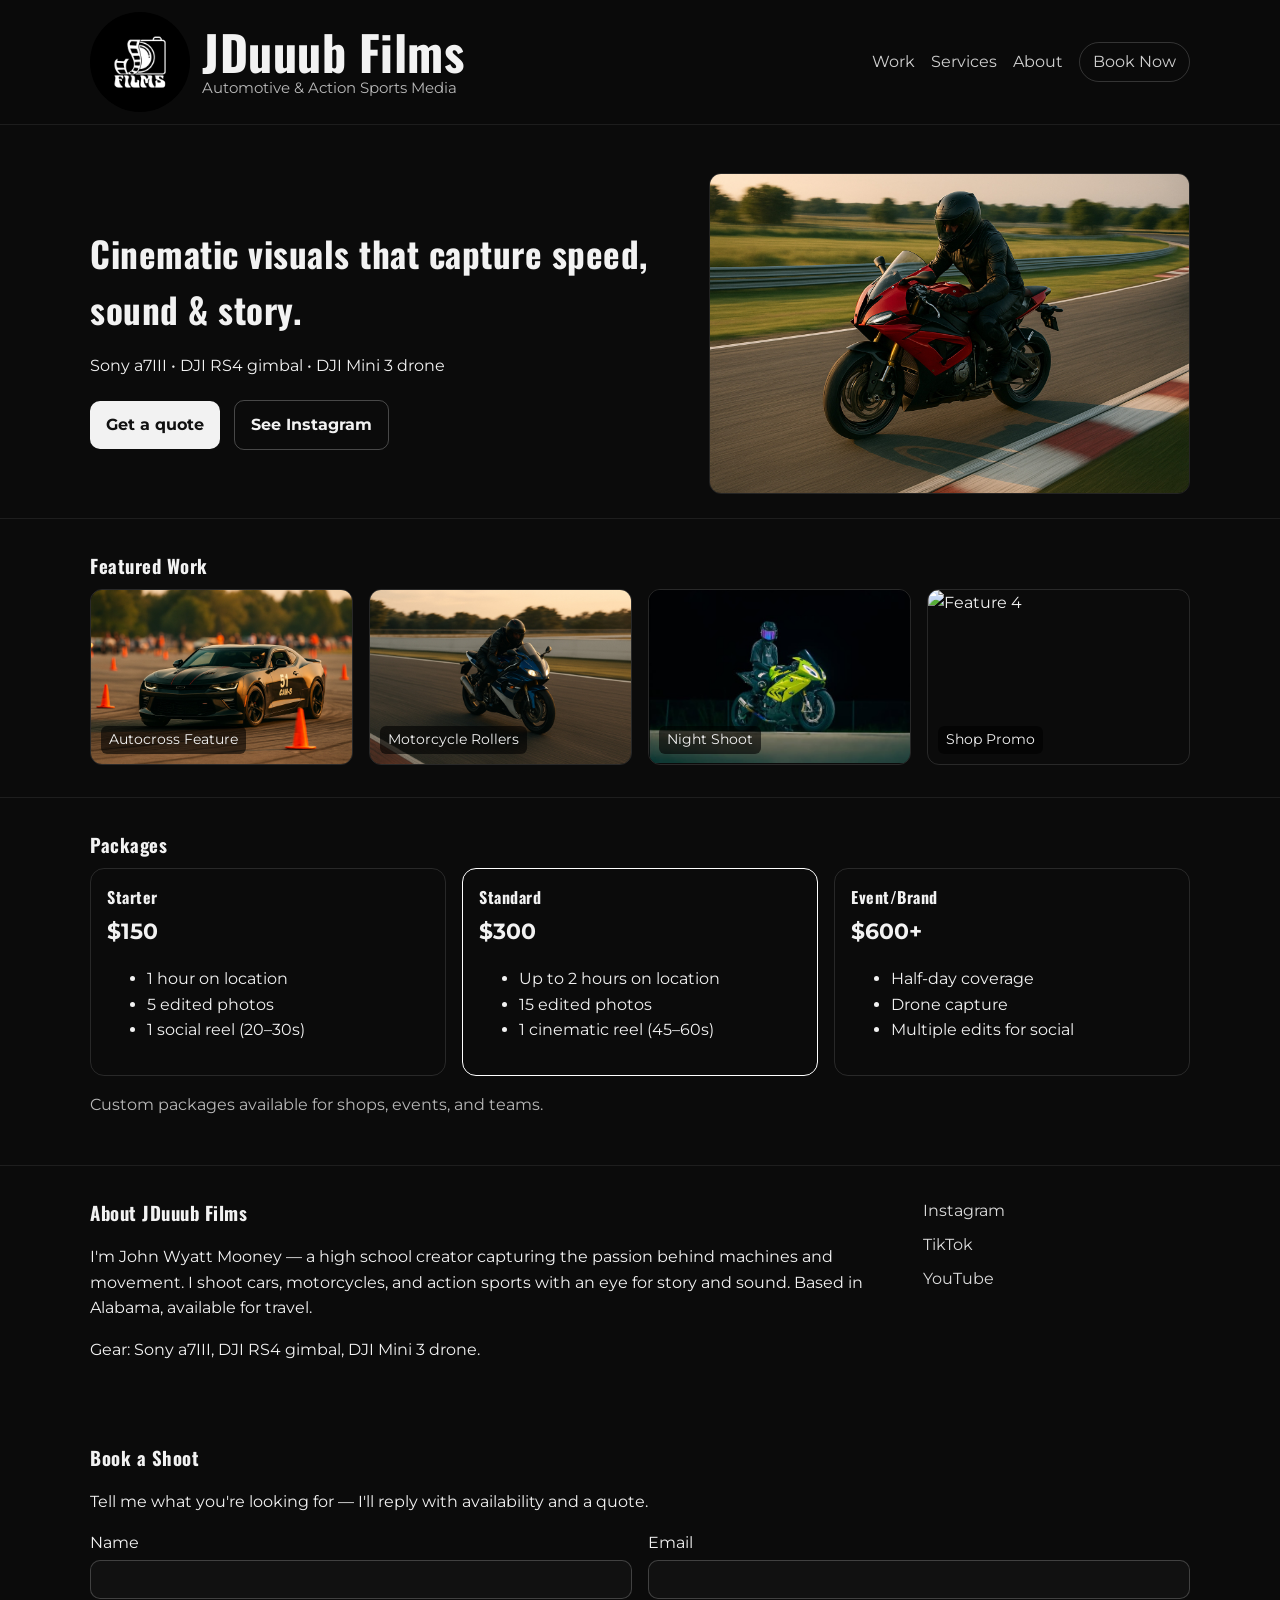
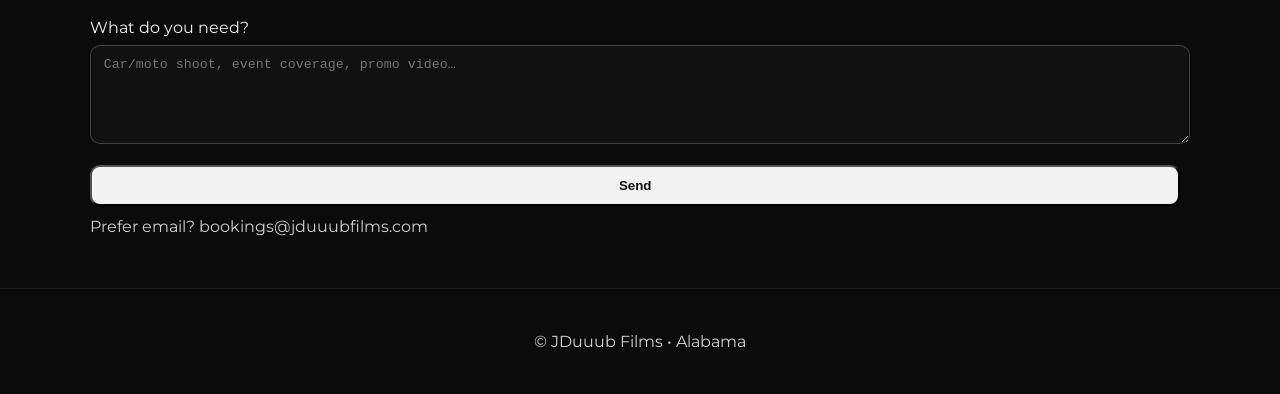
==== jduuubfilms/index.html @ 27bc8861 "Add initial website structure for JDuuub Films with HTML, CSS, and JavaScript - Created index.html w" ====
<!doctype html>
<html lang="en">
<head>
  <meta charset="utf-8">
  <meta name="viewport" content="width=device-width, initial-scale=1">
  <title>JDuuub Films | Automotive & Action Sports Media</title>
  <meta name="description" content="Cinematic photo & video for cars, motorcycles, and action sports across Alabama.">
  <link rel="preconnect" href="https://fonts.googleapis.com">
  <link rel="preconnect" href="https://fonts.gstatic.com" crossorigin>
  <link href="https://fonts.googleapis.com/css2?family=Montserrat:wght@400;700&family=Oswald:wght@400;600&display=swap" rel="stylesheet">
  <link rel="stylesheet" href="styles.css">
</head>
<body>
  <header class="site-header">
    <div class="container header-inner">
      <div class="brand">
        <img src="assets/logo.png" alt="JDuuub Films logo" class="logo">
        <div>
          <h1>JDuuub Films</h1>
          <p>Automotive & Action Sports Media</p>
        </div>
      </div>
      <nav class="nav">
        <a href="#work">Work</a>
        <a href="#services">Services</a>
        <a href="#about">About</a>
        <a class="cta" href="#contact">Book Now</a>
      </nav>
    </div>
  </header>

  <section class="hero">
    <div class="container hero-inner">
      <div class="hero-copy">
        <h2>Cinematic visuals that capture speed, sound & story.</h2>
        <p>Sony a7III • DJI RS4 gimbal • DJI Mini 3 drone</p>
        <a class="button" href="#contact">Get a quote</a>
        <a class="button ghost" href="https://www.instagram.com/jduuub.films/" target="_blank" rel="noopener">See Instagram</a>
      </div>
      <div class="hero-media">
        <!-- Replace the poster and src with an exported reel (MP4, H.264) -->
        <video class="hero-video" autoplay muted loop playsinline poster="assets/hero-poster.jpg">
          <source src="assets/hero-reel.mp4" type="video/mp4">
        </video>
      </div>
    </div>
  </section>

  <section id="work" class="work">
    <div class="container">
      <h3>Featured Work</h3>
      <div class="grid">
        <!-- Replace thumbnails and href targets with your media -->
        <a class="card" href="assets/feature1.mp4" target="_blank" rel="noopener">
          <img src="assets/feature1.jpg" alt="Feature 1">
          <span>Autocross Feature</span>
        </a>
        <a class="card" href="assets/feature2.mp4" target="_blank" rel="noopener">
          <img src="assets/feature2.jpg" alt="Feature 2">
          <span>Motorcycle Rollers</span>
        </a>
        <a class="card" href="assets/feature3.mp4" target="_blank" rel="noopener">
          <img src="assets/feature3.jpg" alt="Feature 3">
          <span>Night Shoot</span>
        </a>
        <a class="card" href="assets/feature4.mp4" target="_blank" rel="noopener">
          <img src="assets/feature4.jpg" alt="Feature 4">
          <span>Shop Promo</span>
        </a>
      </div>
    </div>
  </section>

  <section id="services" class="services">
    <div class="container">
      <h3>Packages</h3>
      <div class="cards">
        <div class="service-card">
          <h4>Starter</h4>
          <p class="price">$150</p>
          <ul>
            <li>1 hour on location</li>
            <li>5 edited photos</li>
            <li>1 social reel (20–30s)</li>
          </ul>
        </div>
        <div class="service-card featured">
          <h4>Standard</h4>
          <p class="price">$300</p>
          <ul>
            <li>Up to 2 hours on location</li>
            <li>15 edited photos</li>
            <li>1 cinematic reel (45–60s)</li>
          </ul>
        </div>
        <div class="service-card">
          <h4>Event/Brand</h4>
          <p class="price">$600+</p>
          <ul>
            <li>Half-day coverage</li>
            <li>Drone capture</li>
            <li>Multiple edits for social</li>
          </ul>
        </div>
      </div>
      <p class="note">Custom packages available for shops, events, and teams.</p>
    </div>
  </section>

  <section id="about" class="about">
    <div class="container about-inner">
      <div>
        <h3>About JDuuub Films</h3>
        <p>I'm John Wyatt Mooney — a high school creator capturing the passion behind machines and movement. I shoot cars, motorcycles, and action sports with an eye for story and sound. Based in Alabama, available for travel.</p>
        <p>Gear: Sony a7III, DJI RS4 gimbal, DJI Mini 3 drone.</p>
      </div>
      <div class="socials">
        <a href="https://www.instagram.com/jduuub.films/" target="_blank" rel="noopener">Instagram</a>
        <a href="https://www.tiktok.com/@jduuub.films" target="_blank" rel="noopener">TikTok</a>
        <a href="https://www.youtube.com/@jduuubfilms" target="_blank" rel="noopener">YouTube</a>
      </div>
    </div>
  </section>

  <section id="contact" class="contact">
    <div class="container">
      <h3>Book a Shoot</h3>
      <p>Tell me what you're looking for — I'll reply with availability and a quote.</p>
      <!-- Formspree or Netlify Forms compatible -->
      <form method="POST" action="https://formspree.io/f/your-form-id" class="contact-form">
        <div class="row">
          <label>
            Name
            <input type="text" name="name" required>
          </label>
          <label>
            Email
            <input type="email" name="email" required>
          </label>
        </div>
        <div class="row">
          <label class="full">
            What do you need?
            <textarea name="message" rows="5" placeholder="Car/moto shoot, event coverage, promo video…"></textarea>
          </label>
        </div>
        <input type="hidden" name="_subject" value="New Inquiry from JDuuubFilms.com">
        <button class="button" type="submit">Send</button>
      </form>
      <p class="alt-contact">Prefer email? <a href="mailto:bookings@jduuubfilms.com">bookings@jduuubfilms.com</a></p>
    </div>
  </section>

  <footer class="site-footer">
    <div class="container">
      <p>© <span id="year"></span> JDuuub Films • Alabama</p>
    </div>
  </footer>

  <script src="script.js"></script>
</body>
</html>
---- jduuubfilms/styles.css ----
/* Minimal, clean styles */
:root{
  --bg:#0b0b0b;
  --fg:#f2f2f2;
  --muted:#b8b8b8;
  --accent:#ffffff;
}
*{box-sizing:border-box}
html,body{margin:0;padding:0;background:var(--bg);color:var(--fg);font-family:Montserrat,system-ui,-apple-system,Segoe UI,Roboto,Arial,sans-serif;line-height:1.6}
.container{width:min(1100px,92%);margin:0 auto}
a{color:var(--fg);text-decoration:none}
img{max-width:100%;display:block}
h1,h2,h3,h4{font-family:Oswald, Montserrat, sans-serif;letter-spacing:.5px;margin:0 0 .5rem}

/* --- Header --- */
.site-header{
  position:sticky;top:0;
  backdrop-filter:saturate(180%) blur(8px);
  background:rgba(11,11,11,.75);
  border-bottom:1px solid rgba(255,255,255,.08);
  z-index:10
}
.header-inner{
  display:flex;align-items:center;justify-content:space-between;
  padding:.75rem 0;
  gap:.75rem;
  flex-wrap:wrap; /* allow nav to wrap under brand on narrow screens */
}
.brand{display:flex;gap:.75rem;align-items:center;min-width:0}
.brand h1 {
  font-size: 3rem;
  margin: 0;
  line-height: 1.1;
  white-space:nowrap; /* keeps brand tight but we’ll scale on mobile */
}
.brand p {
  margin: 0;
  line-height: 1.2;
  font-size: 0.95rem;
  color: var(--muted);
}
.logo{width:100px;height:100px;border-radius:50%;background:#000;object-fit:cover;flex:0 0 auto}
.nav{
  display:flex;gap:1rem;align-items:center;
  flex:1 1 auto;
  justify-content:flex-end;
}
.nav a{opacity:.85}
.nav .cta{padding:.4rem .8rem;border:1px solid rgba(255,255,255,.2);border-radius:999px}
.nav a:hover{opacity:1}

/* --- Hero --- */
.hero{padding:3rem 0 1rem;border-bottom:1px solid rgba(255,255,255,.08)}
.hero-inner{display:grid;grid-template-columns:1.1fr .9fr;gap:2rem;align-items:center}
.hero-copy h2{font-size:2.2rem;margin-bottom:.5rem}
.button{display:inline-block;margin-right:.6rem;margin-top:.3rem;padding:.7rem 1rem;background:var(--fg);color:#111;border-radius:10px;font-weight:700}
.button.ghost{background:transparent;border:1px solid rgba(255,255,255,.25);color:var(--fg)}
.hero-video{width:100%;height:auto;border-radius:12px;border:1px solid rgba(255,255,255,.1)}

/* --- Work --- */
.work{padding:2rem 0}
.work .grid{display:grid;grid-template-columns:repeat(4,1fr);gap:1rem}
.card{border:1px solid rgba(255,255,255,.12);border-radius:12px;overflow:hidden;position:relative}
.card span{position:absolute;left:.6rem;bottom:.6rem;background:rgba(0,0,0,.6);padding:.2rem .5rem;border-radius:6px;font-size:.85rem}

/* --- Services --- */
.services{padding:2rem 0;border-top:1px solid rgba(255,255,255,.08);border-bottom:1px solid rgba(255,255,255,.08)}
.cards{display:grid;grid-template-columns:repeat(3,1fr);gap:1rem}
.service-card{border:1px solid rgba(255,255,255,.12);border-radius:14px;padding:1rem}
.service-card h4{margin-bottom:.25rem}
.service-card .price{font-size:1.4rem;font-weight:700;margin:.25rem 0 .75rem}
.service-card.featured{border-color:#fff}

.note{opacity:.75;margin-top:1rem}

/* --- About --- */
.about{padding:2rem 0}
.about-inner{display:grid;grid-template-columns:1.5fr .5fr;gap:2rem}
.socials{display:flex;flex-direction:column;gap:.5rem}
.socials a{opacity:.9}
.socials a:hover{opacity:1}

/* --- Contact --- */
.contact{padding:2rem 0}
.contact-form{display:flex;flex-direction:column;gap:1rem}
.contact-form .row{display:flex;gap:1rem;flex-wrap:wrap}
.contact-form label{display:flex;flex-direction:column;gap:.25rem;flex:1}
.contact-form label.full{flex-basis:100%}
input,textarea{padding:.7rem .8rem;border-radius:10px;border:1px solid rgba(255,255,255,.2);background:#111;color:var(--fg)}
.alt-contact{opacity:.85;margin-top:.5rem}

/* --- Footer --- */
.site-footer{padding:1.5rem 0;border-top:1px solid rgba(255,255,255,.08);opacity:.85;text-align:center}

/* Offset for sticky header when using #hash links */
section{scroll-margin-top:88px}

/* --- Tablet --- */
@media (max-width: 900px){
  .hero-inner{grid-template-columns:1fr}
  .work .grid{grid-template-columns:repeat(2,1fr)}
  .cards{grid-template-columns:1fr}
  .about-inner{grid-template-columns:1fr}
}

/* --- Mobile --- */
@media (max-width: 600px){
  .logo{width:64px;height:64px}
  .brand h1{font-size:1.8rem}
  .brand p{font-size:.9rem}
  .header-inner{align-items:flex-start}
  .nav{
    order:2; /* move below brand */
    width:100%;
    justify-content:center;
    flex-wrap:wrap;
    gap:.75rem;
    margin-top:.25rem;
  }
  .nav .cta{padding:.45rem .9rem}
  .hero{padding:1.75rem 0 .75rem}
  .hero-copy h2{font-size:1.6rem}
  .button{display:inline-block;margin-top:.5rem}
  .work .grid{grid-template-columns:1fr} /* 1 column on phones */
  .card span{font-size:.8rem}
  .contact-form .row{gap:.75rem}
  input,textarea{font-size:16px} /* prevent iOS zoom on focus */
}
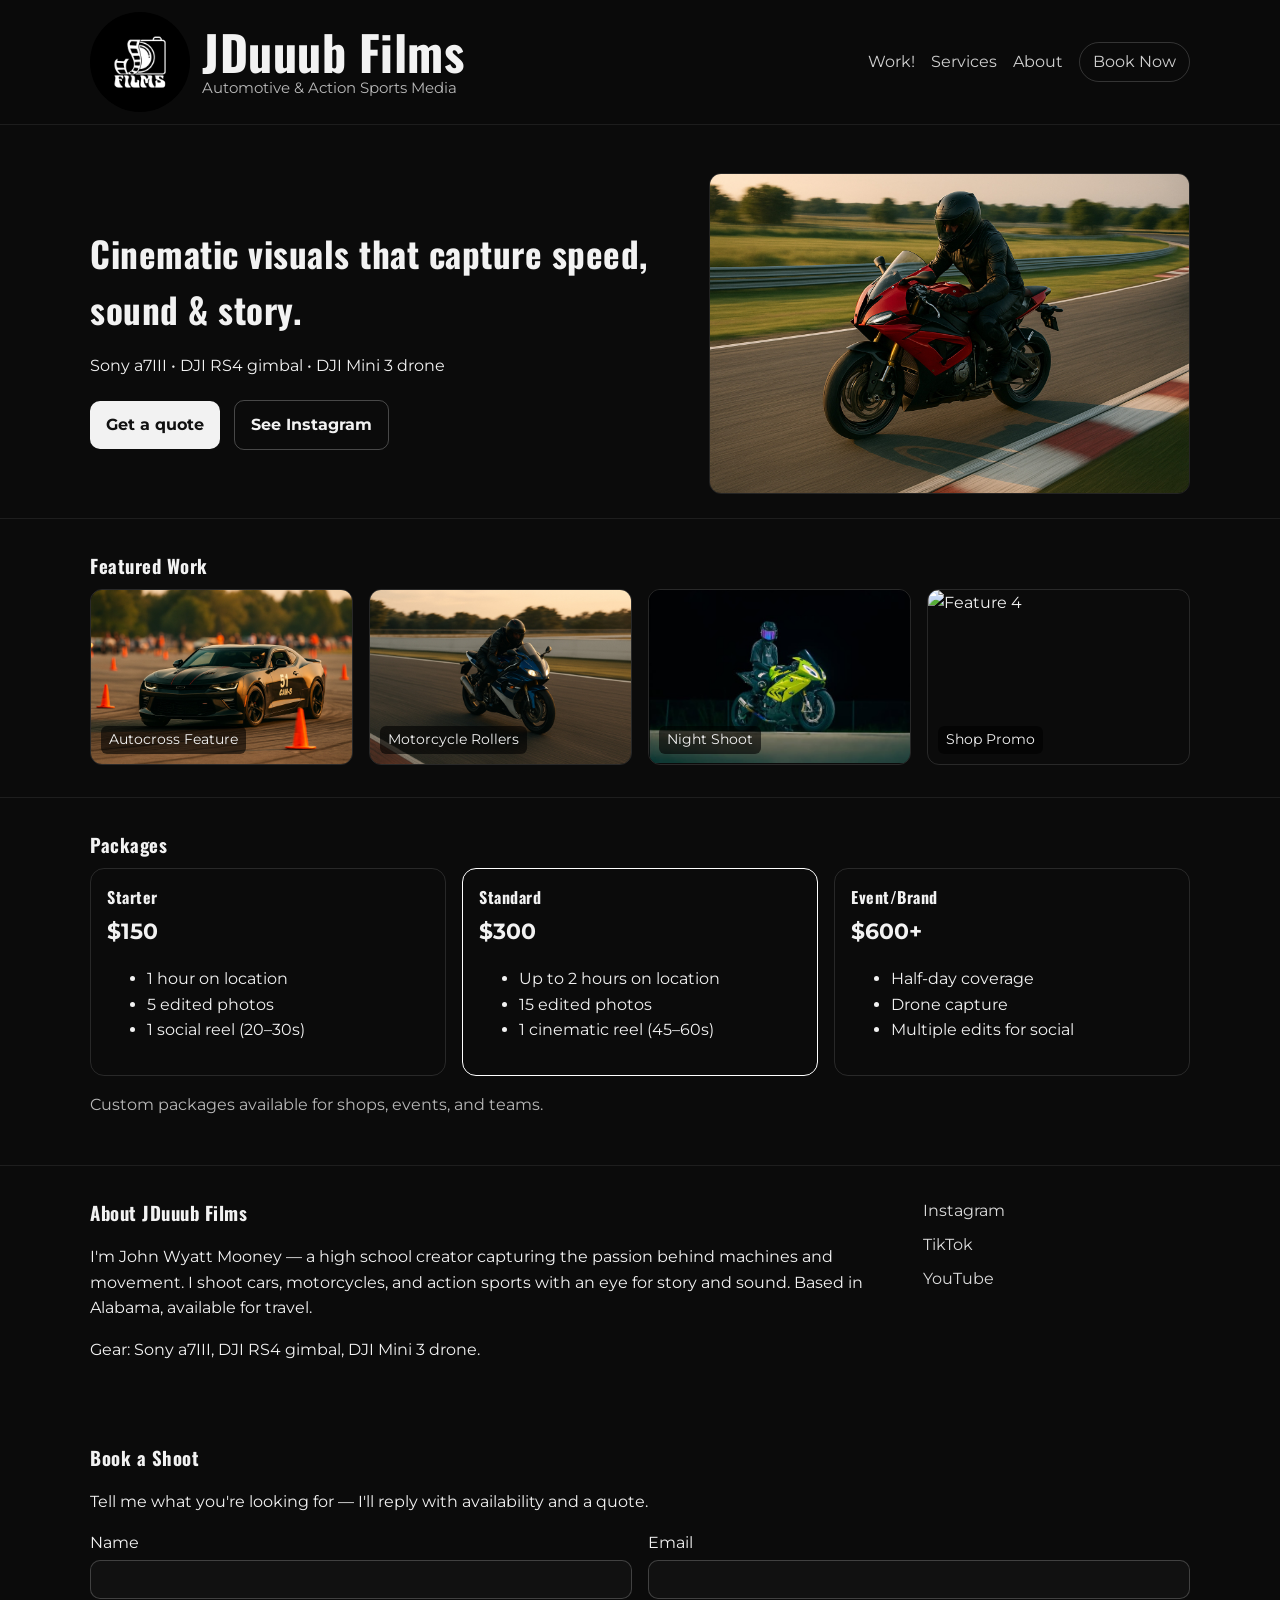
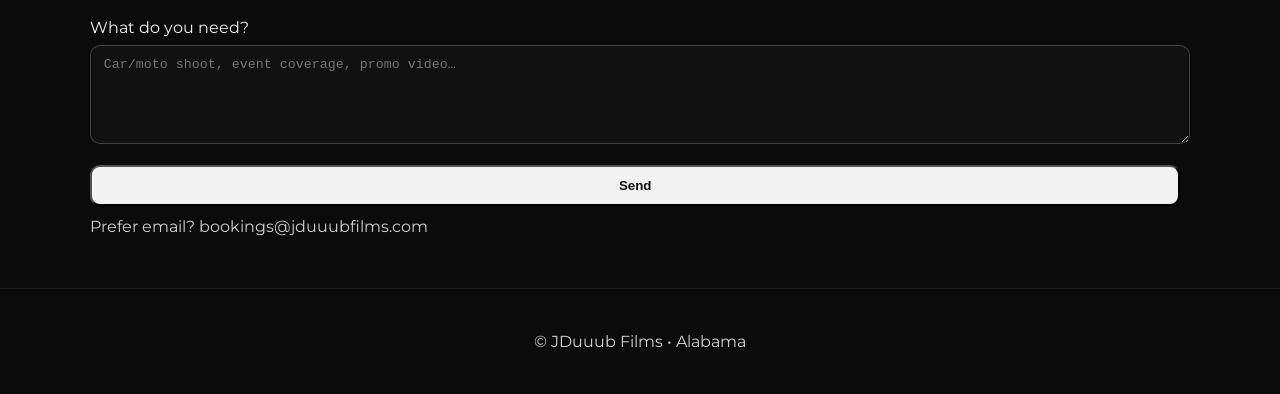
==== commit 27e089a6: "Update navigation link text for clarity" ====
--- a/jduuubfilms/index.html
+++ b/jduuubfilms/index.html
@@ -21,7 +21,7 @@
         </div>
       </div>
       <nav class="nav">
-        <a href="#work">Work</a>
+        <a href="#work">Work!</a>
         <a href="#services">Services</a>
         <a href="#about">About</a>
         <a class="cta" href="#contact">Book Now</a>
